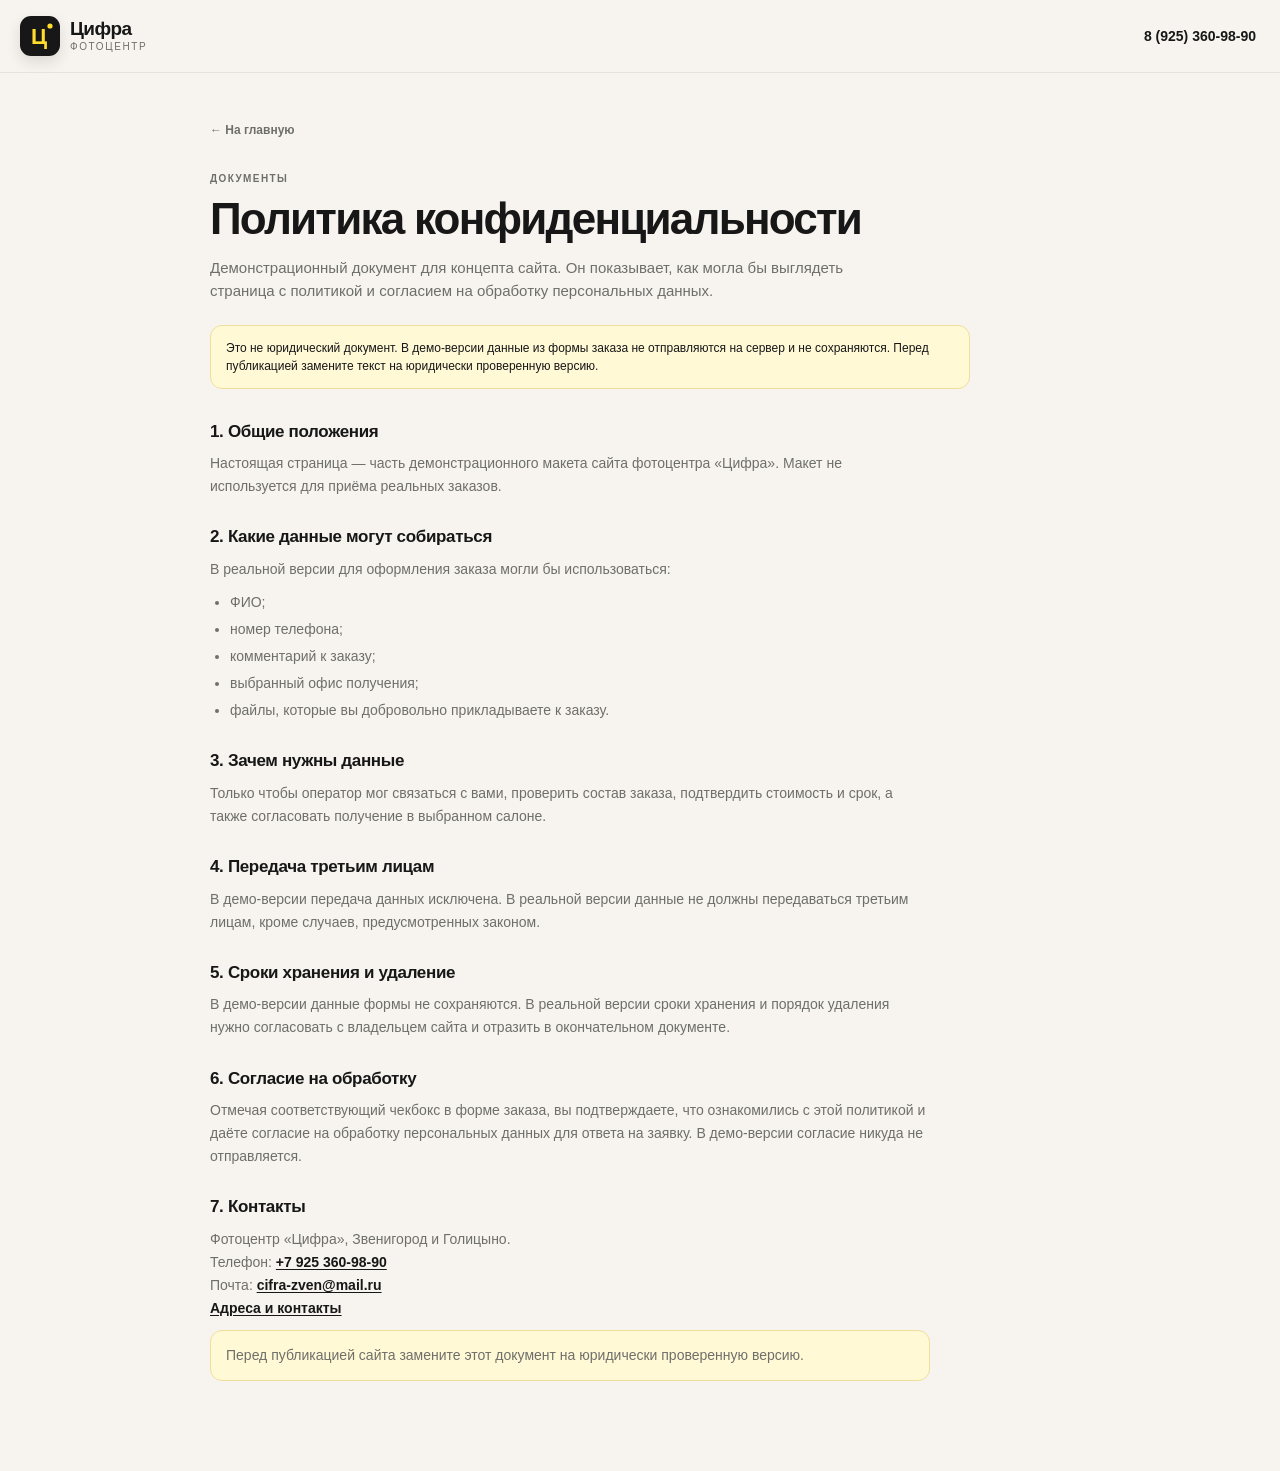
==== politika.html @ 48754931 "Add Cifra site-v3 concept with original SVG illustrations" ====
<!doctype html>
<html lang="ru">
<head>
  <meta charset="utf-8">
  <meta name="viewport" content="width=device-width, initial-scale=1, viewport-fit=cover">
  <meta name="theme-color" content="#F7F4EF">
  <title>Политика конфиденциальности — фотоцентр «Цифра»</title>
  <meta name="description" content="Демонстрационная политика конфиденциальности и согласие на обработку персональных данных фотоцентра «Цифра».">
  <link rel="icon" href="assets/img/favicon.svg" type="image/svg+xml">
  <link rel="stylesheet" href="assets/css/styles.css">
</head>
<body>
  <header class="site-header">
    <div class="container header-inner">
      <a class="brand" href="index.html" aria-label="Цифра — на главную">
        <span class="brand-mark" aria-hidden="true">
          <svg viewBox="0 0 40 40">
            <rect width="40" height="40" rx="11" fill="#171717"/>
            <text x="19" y="27.5" text-anchor="middle" font-family="Segoe UI, Arial, sans-serif" font-size="22" font-weight="700" fill="#FFDD2D">Ц</text>
            <circle cx="30" cy="10" r="2.6" fill="#FFDD2D"/>
          </svg>
        </span>
        <span class="brand-text">
          <strong>Цифра</strong>
          <span>фотоцентр</span>
        </span>
      </a>
      <div class="header-actions">
        <a class="header-phone" href="tel:+79253609890">8 (925) 360-98-90</a>
      </div>
    </div>
  </header>

  <main class="legal-page container">
    <a class="legal-back" href="index.html">← На главную</a>
    <p class="kicker">Документы</p>
    <h1>Политика конфиденциальности</h1>
    <p class="legal-lead">Демонстрационный документ для концепта сайта. Он показывает, как могла бы выглядеть страница с политикой и согласием на обработку персональных данных.</p>

    <p class="legal-note">Это не юридический документ. В демо-версии данные из формы заказа не отправляются на сервер и не сохраняются. Перед публикацией замените текст на юридически проверенную версию.</p>

    <div class="legal-prose">
      <h2>1. Общие положения</h2>
      <p>Настоящая страница — часть демонстрационного макета сайта фотоцентра «Цифра». Макет не используется для приёма реальных заказов.</p>

      <h2>2. Какие данные могут собираться</h2>
      <p>В реальной версии для оформления заказа могли бы использоваться:</p>
      <ul>
        <li>ФИО;</li>
        <li>номер телефона;</li>
        <li>комментарий к заказу;</li>
        <li>выбранный офис получения;</li>
        <li>файлы, которые вы добровольно прикладываете к заказу.</li>
      </ul>

      <h2>3. Зачем нужны данные</h2>
      <p>Только чтобы оператор мог связаться с вами, проверить состав заказа, подтвердить стоимость и срок, а также согласовать получение в выбранном салоне.</p>

      <h2>4. Передача третьим лицам</h2>
      <p>В демо-версии передача данных исключена. В реальной версии данные не должны передаваться третьим лицам, кроме случаев, предусмотренных законом.</p>

      <h2>5. Сроки хранения и удаление</h2>
      <p>В демо-версии данные формы не сохраняются. В реальной версии сроки хранения и порядок удаления нужно согласовать с владельцем сайта и отразить в окончательном документе.</p>

      <h2>6. Согласие на обработку</h2>
      <p>Отмечая соответствующий чекбокс в форме заказа, вы подтверждаете, что ознакомились с этой политикой и даёте согласие на обработку персональных данных для ответа на заявку. В демо-версии согласие никуда не отправляется.</p>

      <h2>7. Контакты</h2>
      <p>Фотоцентр «Цифра», Звенигород и Голицыно.<br>
        Телефон: <a href="tel:+79253609890">+7 925 360-98-90</a><br>
        Почта: <a href="mailto:cifra-zven@mail.ru">cifra-zven@mail.ru</a><br>
        <a href="index.html#contacts">Адреса и контакты</a>
      </p>

      <p class="legal-note">Перед публикацией сайта замените этот документ на юридически проверенную версию.</p>
    </div>
  </main>
</body>
</html>
---- assets/css/styles.css ----
:root {
  --bg: #f7f4ef;
  --surface: #ffffff;
  --text: #171717;
  --muted: #6f6f6a;
  --line: #e8e4dc;
  --line-strong: #d6cec1;
  --accent: #ffdd2d;
  --accent-deep: #f2c800;
  --accent-soft: #fff9d6;
  --radius-card: 18px;
  --radius-button: 12px;
  --container: 1560px;
}

*,
*::before,
*::after {
  box-sizing: border-box;
}

html {
  scroll-behavior: smooth;
}

body {
  margin: 0;
  overflow-x: hidden;
  background: var(--bg);
  color: var(--text);
  font-family: "Segoe UI", -apple-system, BlinkMacSystemFont, "Helvetica Neue", Arial, sans-serif;
  font-size: 16px;
  line-height: 1.5;
  -webkit-font-smoothing: antialiased;
  text-rendering: optimizeLegibility;
}

body.is-locked {
  overflow: hidden;
  padding-right: var(--scrollbar-width, 0px);
}

[hidden] {
  display: none !important;
}

img {
  display: block;
  max-width: 100%;
}

button,
input {
  font: inherit;
}

button {
  cursor: pointer;
}

a {
  color: inherit;
  text-decoration: none;
}

svg {
  display: block;
}

::selection {
  background: var(--accent);
  color: var(--text);
}

:focus-visible {
  outline: 2px solid var(--text);
  outline-offset: 3px;
}

.container {
  width: min(100% - 40px, var(--container));
  margin-inline: auto;
}

/* Header */

.site-header {
  position: sticky;
  top: 0;
  z-index: 40;
  border-bottom: 1px solid var(--line);
  background: rgba(247, 244, 239, 0.9);
  -webkit-backdrop-filter: blur(14px);
  backdrop-filter: blur(14px);
}

@supports not ((backdrop-filter: blur(1px)) or (-webkit-backdrop-filter: blur(1px))) {
  .site-header {
    background: var(--bg);
  }
}

.header-inner {
  display: flex;
  align-items: center;
  justify-content: space-between;
  gap: 16px;
  min-height: 72px;
}

.brand {
  display: inline-flex;
  align-items: center;
  gap: 10px;
  min-width: 0;
  border-radius: 12px;
}

.brand-mark {
  flex: 0 0 auto;
  width: 40px;
  height: 40px;
  border-radius: 11px;
  box-shadow: 0 6px 14px rgba(23, 23, 23, 0.12);
}

.brand-mark svg {
  width: 100%;
  height: 100%;
}

.brand-text {
  display: flex;
  flex-direction: column;
  line-height: 1.05;
  min-width: 0;
}

.brand-text strong {
  font-size: 19px;
  letter-spacing: -0.03em;
}

.brand-text span {
  margin-top: 3px;
  color: var(--muted);
  font-size: 10px;
  letter-spacing: 0.16em;
  text-transform: uppercase;
}

.header-actions {
  display: flex;
  align-items: center;
  gap: 10px;
  min-width: 0;
}

.header-phone {
  padding: 8px 4px;
  border-radius: 8px;
  font-size: 14px;
  font-weight: 600;
  white-space: nowrap;
}

.header-phone:hover {
  text-decoration: underline;
  text-underline-offset: 4px;
}

.header-addresses {
  display: inline-flex;
  align-items: center;
  gap: 6px;
  padding: 8px 4px;
  border-radius: 8px;
  color: var(--muted);
  font-size: 12px;
  font-weight: 600;
  white-space: nowrap;
  transition: color 0.2s ease, background 0.2s ease;
}

.header-addresses:hover {
  color: var(--text);
}

.header-addresses svg {
  flex: 0 0 auto;
  width: 16px;
  height: 16px;
}

.cart-button {
  display: inline-flex;
  align-items: center;
  gap: 9px;
  min-height: 44px;
  padding: 9px 10px 9px 12px;
  border: 1px solid var(--text);
  border-radius: var(--radius-button);
  background: var(--text);
  color: #fff;
  font-size: 14px;
  font-weight: 600;
  transition: transform 0.2s ease, background 0.2s ease;
}

.cart-button:hover {
  background: #000;
  transform: translateY(-1px);
}

.cart-button-icon {
  width: 19px;
  height: 19px;
}

.cart-button-icon svg {
  width: 100%;
  height: 100%;
}

.cart-button-count {
  display: inline-grid;
  place-items: center;
  min-width: 23px;
  height: 23px;
  padding: 0 6px;
  border-radius: 999px;
  background: var(--accent);
  color: var(--text);
  font-size: 12px;
  font-weight: 700;
  font-variant-numeric: tabular-nums;
}

/* Hero */

.hero {
  padding: clamp(44px, 7vw, 86px) 0 clamp(28px, 4vw, 44px);
}

.eyebrow {
  display: inline-flex;
  align-items: center;
  gap: 8px;
  margin: 0 0 18px;
  color: var(--muted);
  font-size: 11px;
  font-weight: 700;
  letter-spacing: 0.14em;
  text-transform: uppercase;
}

.eyebrow-dot {
  width: 8px;
  height: 8px;
  border-radius: 2px;
  background: var(--accent-deep);
}

.hero h1 {
  max-width: 1000px;
  margin: 0;
  font-size: clamp(38px, 6.4vw, 76px);
  font-weight: 700;
  line-height: 0.98;
  letter-spacing: -0.055em;
}

.hero-brand {
  white-space: nowrap;
  box-shadow: inset 0 -0.14em 0 var(--accent);
}

.hero-sub {
  max-width: 620px;
  margin: 20px 0 0;
  color: var(--muted);
  font-size: clamp(16px, 2vw, 19px);
  line-height: 1.45;
}

/* Catalog */

.section-head {
  display: flex;
  align-items: baseline;
  justify-content: space-between;
  gap: 16px;
  margin: 0 0 18px;
  padding-top: 12px;
  border-top: 1px solid var(--line);
}

.section-head h2 {
  margin: 0;
  font-size: 13px;
  font-weight: 700;
  letter-spacing: 0.12em;
  text-transform: uppercase;
}

.section-meta {
  color: var(--muted);
  font-size: 12px;
}

.catalog-grid {
  display: grid;
  grid-template-columns: repeat(2, minmax(0, 1fr));
  gap: 14px 10px;
  padding-bottom: clamp(48px, 8vw, 96px);
}

/* Contacts */

.contacts {
  padding-bottom: clamp(48px, 8vw, 96px);
  scroll-margin-top: 90px;
}

.contacts .section-head {
  align-items: flex-end;
}

.contacts-eyebrow {
  margin: 0 0 5px;
  color: var(--muted);
  font-size: 10px;
  font-weight: 700;
  letter-spacing: 0.14em;
  text-transform: uppercase;
}

.contacts h2 {
  font-size: clamp(22px, 2.4vw, 28px);
  letter-spacing: -0.03em;
  text-transform: none;
}

.contacts-lead {
  max-width: 640px;
  margin: 0 0 22px;
  color: var(--muted);
  font-size: 14px;
  line-height: 1.5;
}

.contacts-grid {
  display: grid;
  grid-template-columns: 1fr;
  gap: 12px;
}

.branch-card {
  display: flex;
  flex-direction: column;
  min-width: 0;
  min-height: 154px;
  padding: 16px;
  border: 1px solid var(--line);
  border-radius: 16px;
  background: var(--surface);
  transition: border-color 0.2s ease, transform 0.2s ease;
}

.branch-card:hover {
  border-color: var(--line-strong);
}

.branch-city {
  margin: 0 0 7px;
  color: var(--muted);
  font-size: 9px;
  font-weight: 700;
  letter-spacing: 0.12em;
  text-transform: uppercase;
}

.branch-card h3 {
  margin: 0 0 10px;
  font-size: 15px;
  line-height: 1.3;
  letter-spacing: -0.02em;
}

.branch-card h3 a {
  color: var(--text);
  text-decoration: underline;
  text-decoration-color: var(--line-strong);
  text-underline-offset: 3px;
}

.branch-card h3 a:hover {
  text-decoration-color: var(--text);
}

.branch-note {
  color: var(--muted);
  font-weight: 400;
}

.branch-hours {
  margin: 0 0 14px;
  color: var(--muted);
  font-size: 11px;
  line-height: 1.45;
}

.branch-phone {
  margin-top: auto;
  color: var(--text);
  font-size: 12px;
  font-weight: 700;
  white-space: nowrap;
}

.branch-phone:hover {
  text-decoration: underline;
  text-underline-offset: 3px;
}

.branch-map {
  position: relative;
  display: block;
  min-height: 154px;
  overflow: hidden;
  border-radius: 16px;
  background: #ede8df;
}

.branch-map img {
  position: absolute;
  inset: 0;
  width: 100%;
  height: 100%;
  object-fit: cover;
  transition: transform 0.35s ease;
}

.branch-map:hover img {
  transform: scale(1.025);
}

.branch-map-panel {
  position: absolute;
  left: 14px;
  bottom: 14px;
  display: flex;
  align-items: center;
  gap: 14px;
  padding: 10px 12px 10px 14px;
  border-radius: 14px;
  background: rgba(255, 255, 255, 0.94);
  box-shadow: 0 8px 24px rgba(16, 16, 16, 0.14);
}

.branch-map-label {
  display: block;
  color: var(--muted);
  font-size: 9px;
  font-weight: 700;
  letter-spacing: 0.12em;
  text-transform: uppercase;
}

.branch-map-title {
  display: block;
  margin-top: 2px;
  font-size: 16px;
  font-weight: 800;
  line-height: 1.1;
  letter-spacing: -0.02em;
}

.branch-map-arrow {
  display: grid;
  place-items: center;
  flex: 0 0 auto;
  width: 32px;
  height: 32px;
  border-radius: 50%;
  background: var(--text);
  color: #fff;
}

.branch-map-arrow svg {
  width: 16px;
  height: 16px;
}

.branch-map-credit {
  position: absolute;
  top: 8px;
  right: 8px;
  padding: 3px 6px;
  border-radius: 5px;
  background: rgba(255, 255, 255, 0.85);
  color: var(--muted);
  font-size: 9px;
}

/* Legal page */

.legal-page {
  max-width: 860px;
  padding-top: 44px;
  padding-bottom: 80px;
}

.legal-back {
  display: inline-flex;
  align-items: center;
  margin-bottom: 22px;
  color: var(--muted);
  font-size: 12px;
  font-weight: 600;
}

.legal-back:hover {
  color: var(--text);
}

.legal-page h1 {
  margin: 10px 0 14px;
  font-size: clamp(30px, 4vw, 44px);
  line-height: 1.05;
  letter-spacing: -0.04em;
}

.legal-lead {
  max-width: 700px;
  margin: 0;
  color: var(--muted);
  font-size: 15px;
  line-height: 1.55;
}

.legal-note {
  max-width: 760px;
  margin: 22px 0;
  padding: 13px 15px;
  border: 1px solid #f0de9a;
  border-radius: 12px;
  background: var(--accent-soft);
  color: var(--text);
  font-size: 12px;
  line-height: 1.5;
}

.legal-prose {
  max-width: 720px;
  margin-top: 30px;
}

.legal-prose h2 {
  margin: 26px 0 8px;
  font-size: 17px;
  letter-spacing: -0.02em;
}

.legal-prose p,
.legal-prose li {
  color: var(--muted);
  font-size: 14px;
  line-height: 1.65;
}

.legal-prose p {
  margin: 0 0 10px;
}

.legal-prose ul {
  margin: 0 0 12px;
  padding-left: 20px;
}

.legal-prose li {
  margin-bottom: 4px;
}

.legal-prose a {
  color: var(--text);
  font-weight: 600;
  text-decoration: underline;
  text-underline-offset: 2px;
}

.card {
  min-width: 0;
}

.card-button {
  display: flex;
  flex-direction: column;
  width: 100%;
  height: 100%;
  padding: 7px;
  border: 1px solid var(--line);
  border-radius: var(--radius-card);
  background: var(--surface);
  color: inherit;
  text-align: left;
  box-shadow: 0 1px 0 rgba(23, 23, 23, 0.02);
  transition: transform 0.25s ease, box-shadow 0.25s ease, border-color 0.25s ease;
  animation: card-in 0.45s ease backwards;
  animation-delay: calc(var(--card-index) * 28ms);
}

.card-button:hover {
  transform: translateY(-3px);
  border-color: var(--line-strong);
  box-shadow: 0 18px 34px rgba(23, 23, 23, 0.08);
}

.card-button:active {
  transform: translateY(-1px);
}

@keyframes card-in {
  from {
    opacity: 0;
  }
  to {
    opacity: 1;
  }
}

.card-media {
  position: relative;
  display: block;
  aspect-ratio: 4 / 5;
  overflow: hidden;
  border-radius: 13px;
  background: #ede8df;
}

.card-media img {
  width: 100%;
  height: 100%;
  object-fit: cover;
  transition: transform 0.5s cubic-bezier(0.2, 0.7, 0.2, 1);
}

.card-button:hover .card-media img {
  transform: scale(1.035);
}

.badge {
  position: absolute;
  top: 8px;
  left: 8px;
  display: inline-flex;
  align-items: center;
  gap: 6px;
  padding: 5px 8px;
  border: 1px solid rgba(23, 23, 23, 0.08);
  border-radius: 999px;
  background: rgba(255, 255, 255, 0.94);
  box-shadow: 0 2px 8px rgba(23, 23, 23, 0.06);
  font-size: 10px;
  font-weight: 700;
  line-height: 1;
  letter-spacing: 0.02em;
  white-space: nowrap;
}

.badge-dot {
  width: 6px;
  height: 6px;
  border-radius: 50%;
  background: var(--muted);
}

.badge--online {
  background: var(--accent);
}

.badge--online .badge-dot {
  background: var(--accent-deep);
}

.badge--request .badge-dot {
  background: var(--text);
}

.badge--salon .badge-dot {
  background: #a6a19a;
}

.card-body {
  display: flex;
  flex: 1;
  flex-direction: column;
  min-width: 0;
  padding: 11px 5px 5px;
}

.card-type {
  overflow: hidden;
  color: var(--muted);
  font-size: 10px;
  font-weight: 700;
  letter-spacing: 0.09em;
  text-transform: uppercase;
  white-space: nowrap;
  text-overflow: ellipsis;
}

.card-title {
  display: -webkit-box;
  overflow: hidden;
  min-height: 2.5em;
  margin-top: 5px;
  font-size: 16px;
  font-weight: 600;
  line-height: 1.25;
  letter-spacing: -0.015em;
  -webkit-box-orient: vertical;
  -webkit-line-clamp: 2;
}

.card-foot {
  display: flex;
  align-items: center;
  justify-content: space-between;
  gap: 8px;
  margin-top: auto;
  padding-top: 10px;
}

.card-price {
  font-size: clamp(17px, 1.5vw, 21px);
  font-weight: 700;
  letter-spacing: -0.03em;
  font-variant-numeric: tabular-nums;
  white-space: nowrap;
}

.card-arrow {
  display: grid;
  place-items: center;
  flex: 0 0 auto;
  width: 26px;
  height: 26px;
  border-radius: 50%;
  background: #f4f0e8;
  transition: background 0.2s ease, transform 0.2s ease;
}

.card-arrow svg {
  width: 14px;
  height: 14px;
}

.card-button:hover .card-arrow {
  background: var(--accent);
  transform: translateX(2px);
}

.card--active .card-arrow {
  background: var(--accent);
}

/* Shared controls */

.btn {
  display: inline-flex;
  align-items: center;
  justify-content: center;
  gap: 7px;
  min-height: 42px;
  padding: 10px 18px;
  border: 1px solid transparent;
  border-radius: var(--radius-button);
  font-size: 13px;
  font-weight: 700;
  line-height: 1.2;
  white-space: nowrap;
  transition: transform 0.2s ease, background 0.2s ease, border-color 0.2s ease,
    box-shadow 0.2s ease;
}

.btn:active {
  transform: translateY(1px);
}

.btn-accent {
  border-color: var(--accent);
  background: var(--accent);
  color: var(--text);
}

.btn-accent:hover:not(:disabled) {
  border-color: var(--accent-deep);
  background: var(--accent-deep);
}

.btn-accent:disabled {
  border-color: #ede8df;
  background: #ede8df;
  color: #9a958d;
  cursor: not-allowed;
  transform: none;
}

.btn-dark {
  border-color: var(--text);
  background: var(--text);
  color: #fff;
}

.btn-dark:hover {
  background: #000;
}

.btn-ghost {
  border-color: var(--line);
  background: var(--surface);
  color: var(--text);
}

.btn-ghost:hover {
  border-color: var(--line-strong);
  background: #f7f3eb;
}

.btn-sm {
  min-height: 32px;
  padding: 7px 10px;
  border-radius: 9px;
  font-size: 11px;
  gap: 5px;
}

.btn-sm svg {
  width: 14px;
  height: 14px;
}

.btn-block {
  width: 100%;
}

.icon-btn {
  display: inline-grid;
  place-items: center;
  flex: 0 0 auto;
  width: 38px;
  height: 38px;
  padding: 0;
  border: 1px solid var(--line);
  border-radius: 50%;
  background: var(--surface);
  color: var(--text);
  transition: background 0.2s ease, border-color 0.2s ease, transform 0.2s ease;
}

.icon-btn:hover {
  border-color: var(--line-strong);
  background: #f4f0e8;
}

.icon-btn svg {
  width: 18px;
  height: 18px;
}

.icon-btn--large {
  width: 42px;
  height: 42px;
}

.icon-btn--danger {
  width: 32px;
  height: 32px;
  border-color: transparent;
  background: transparent;
  color: #b3261e;
}

.icon-btn--danger:hover {
  border-color: #f3d3cf;
  background: #fbeae8;
}

.icon-btn--danger svg {
  width: 17px;
  height: 17px;
}

/* Overlays */

.overlay {
  position: fixed;
  inset: 0;
  z-index: 100;
  visibility: hidden;
  pointer-events: none;
  transition: visibility 0s linear 0.3s;
}

.overlay.is-open {
  visibility: visible;
  pointer-events: auto;
  transition-delay: 0s;
}

/* Print modal */

.modal {
  display: flex;
  align-items: center;
  justify-content: center;
  padding: 24px;
  z-index: 100;
}

.modal-backdrop {
  position: absolute;
  inset: 0;
  background: rgba(23, 23, 23, 0.42);
  -webkit-backdrop-filter: blur(2px);
  backdrop-filter: blur(2px);
  opacity: 0;
  transition: opacity 0.25s ease;
}

.modal.is-open .modal-backdrop {
  opacity: 1;
}

.modal-dialog {
  position: relative;
  z-index: 1;
  display: flex;
  flex-direction: column;
  width: min(1080px, 100%);
  max-height: calc(100vh - 48px);
  max-height: calc(100dvh - 48px);
  overflow: hidden;
  border-radius: 24px;
  background: var(--surface);
  box-shadow: 0 40px 100px rgba(0, 0, 0, 0.24);
  opacity: 0;
  transform: translateY(10px) scale(0.99);
  transition: opacity 0.25s ease, transform 0.25s ease;
}

.modal.is-open .modal-dialog {
  opacity: 1;
  transform: none;
}

.modal-head {
  display: flex;
  align-items: flex-start;
  justify-content: space-between;
  flex: 0 0 auto;
  gap: 20px;
  padding: 22px 28px 18px;
  border-bottom: 1px solid var(--line);
}

.kicker {
  display: block;
  margin-bottom: 6px;
  color: var(--muted);
  font-size: 10px;
  font-weight: 700;
  letter-spacing: 0.14em;
  text-transform: uppercase;
}

.modal-heading h2 {
  margin: 0;
  font-size: clamp(24px, 3vw, 32px);
  line-height: 1.1;
  letter-spacing: -0.04em;
}

.modal-price {
  display: inline-block;
  margin-top: 7px;
  color: var(--muted);
  font-size: 14px;
  font-weight: 600;
}

.modal-body {
  display: grid;
  flex: 1 1 auto;
  grid-template-columns: minmax(0, 360px) minmax(0, 1fr);
  gap: 34px;
  min-height: 0;
  padding: 22px 28px 26px;
  overflow-y: auto;
}

.config-column {
  display: flex;
  flex-direction: column;
  gap: 24px;
  min-width: 0;
}

.config-section {
  min-width: 0;
}

.section-line {
  display: flex;
  align-items: baseline;
  justify-content: space-between;
  gap: 12px;
  margin-bottom: 10px;
}

.section-line h3 {
  margin: 0;
  font-size: 13px;
  font-weight: 700;
  letter-spacing: 0.02em;
}

.field-note {
  color: var(--muted);
  font-size: 11px;
  line-height: 1.35;
  text-align: right;
}

.size-grid {
  display: grid;
  grid-template-columns: repeat(2, minmax(0, 1fr));
  gap: 8px;
}

.size-option {
  display: flex;
  flex-direction: column;
  align-items: flex-start;
  gap: 2px;
  min-width: 0;
  padding: 10px 11px;
  border: 1px solid var(--line);
  border-radius: 12px;
  background: #fcfbf8;
  color: var(--text);
  text-align: left;
  transition: border-color 0.2s ease, background 0.2s ease, transform 0.2s ease;
}

.size-option:hover {
  border-color: var(--line-strong);
  background: #fff;
}

.size-option.is-active {
  border-color: var(--text);
  background: var(--accent);
  box-shadow: inset 0 0 0 1px var(--text);
}

.size-top {
  display: flex;
  align-items: baseline;
  justify-content: space-between;
  gap: 6px;
  width: 100%;
}

.size-name {
  font-size: 15px;
  font-weight: 700;
  letter-spacing: -0.02em;
  white-space: nowrap;
}

.size-format {
  color: var(--muted);
  font-size: 10px;
  font-weight: 600;
  letter-spacing: 0;
}

.size-option.is-active .size-format {
  color: rgba(23, 23, 23, 0.62);
}

.size-price {
  font-size: 12px;
  font-weight: 700;
  font-variant-numeric: tabular-nums;
  white-space: nowrap;
}

.size-premium {
  overflow: hidden;
  max-width: 100%;
  color: var(--muted);
  font-size: 10px;
  line-height: 1.35;
  white-space: nowrap;
  text-overflow: ellipsis;
}

.size-option.is-active .size-premium {
  color: rgba(23, 23, 23, 0.62);
}

.option-note {
  min-height: 2.8em;
  margin: 7px 0 0;
  color: var(--muted);
  font-size: 11px;
  line-height: 1.4;
}

.segmented {
  display: flex;
  gap: 4px;
  padding: 4px;
  border-radius: 12px;
  background: #f3efe7;
}

.segmented-btn {
  display: flex;
  flex: 1;
  align-items: center;
  justify-content: center;
  gap: 8px;
  min-width: 0;
  padding: 9px 8px;
  border: 0;
  border-radius: 9px;
  background: transparent;
  color: var(--muted);
  font-size: 13px;
  font-weight: 600;
  white-space: nowrap;
  transition: background 0.2s ease, color 0.2s ease, box-shadow 0.2s ease;
}

.segmented-btn:hover:not(:disabled) {
  color: var(--text);
}

.segmented-btn.is-active {
  background: var(--surface);
  color: var(--text);
  box-shadow: 0 2px 6px rgba(23, 23, 23, 0.08);
}

.segmented-btn:disabled {
  opacity: 0.42;
  cursor: not-allowed;
}

.segmented-price {
  color: var(--muted);
  font-size: 11px;
  font-weight: 700;
  font-variant-numeric: tabular-nums;
}

.segmented-btn.is-active .segmented-price {
  color: var(--text);
}

.upload-column {
  display: flex;
  flex-direction: column;
  gap: 18px;
  min-width: 0;
}

.count-pill {
  display: inline-flex;
  align-items: center;
  padding: 4px 8px;
  border-radius: 999px;
  background: #f3efe7;
  color: var(--muted);
  font-size: 11px;
  font-weight: 700;
  font-variant-numeric: tabular-nums;
}

.dropzone {
  display: flex;
  flex-direction: column;
  align-items: center;
  justify-content: center;
  gap: 6px;
  width: 100%;
  min-height: 156px;
  padding: 20px;
  border: 1.5px dashed var(--line-strong);
  border-radius: 16px;
  background: #fcfbf8;
  color: var(--text);
  text-align: center;
  transition: border-color 0.2s ease, background 0.2s ease, transform 0.2s ease;
}

.dropzone:hover,
.dropzone.is-dragover {
  border-color: var(--accent-deep);
  background: var(--accent-soft);
}

.dropzone.is-dragover {
  transform: scale(1.005);
}

.dropzone.is-busy {
  opacity: 0.65;
  pointer-events: none;
}

.dropzone.is-full {
  opacity: 0.55;
}

.dropzone-icon {
  display: grid;
  place-items: center;
  width: 44px;
  height: 44px;
  margin-bottom: 4px;
  border-radius: 50%;
  background: var(--accent);
  color: var(--text);
}

.dropzone-icon svg {
  width: 21px;
  height: 21px;
}

.dropzone-title {
  font-size: 14px;
  font-weight: 700;
  line-height: 1.3;
}

.dropzone-note {
  max-width: 340px;
  color: var(--muted);
  font-size: 11px;
  line-height: 1.4;
}

.photos-section {
  min-width: 0;
}

.photo-empty {
  display: flex;
  align-items: center;
  gap: 12px;
  padding: 14px;
  border: 1px solid var(--line);
  border-radius: 14px;
  background: #fcfbf8;
  color: var(--muted);
}

.photo-empty-icon {
  display: grid;
  place-items: center;
  flex: 0 0 auto;
  width: 34px;
  height: 34px;
  border-radius: 10px;
  background: #f3efe7;
  color: var(--muted);
}

.photo-empty-icon svg {
  width: 18px;
  height: 18px;
}

.photo-empty p {
  margin: 0;
  font-size: 12px;
  line-height: 1.45;
}

.photo-list {
  display: flex;
  flex-direction: column;
  gap: 8px;
}

.photo-item {
  display: flex;
  gap: 11px;
  min-width: 0;
  padding: 9px;
  border: 1px solid var(--line);
  border-radius: 14px;
  background: #fcfbf8;
}

.photo-thumb {
  flex: 0 0 auto;
  width: 58px;
  height: 72px;
  overflow: hidden;
  border-radius: 9px;
  background: #ede8df;
}

.photo-thumb img {
  width: 100%;
  height: 100%;
  object-fit: cover;
}

.photo-main {
  display: flex;
  flex: 1;
  flex-direction: column;
  gap: 5px;
  min-width: 0;
}

.photo-line {
  display: flex;
  align-items: baseline;
  justify-content: space-between;
  gap: 8px;
  min-width: 0;
}

.photo-name {
  overflow: hidden;
  min-width: 0;
  font-size: 12px;
  font-weight: 700;
  white-space: nowrap;
  text-overflow: ellipsis;
}

.photo-dims {
  flex: 0 0 auto;
  color: var(--muted);
  font-size: 10px;
  font-variant-numeric: tabular-nums;
  white-space: nowrap;
}

.photo-warning {
  display: flex;
  align-items: center;
  gap: 5px;
  color: #8a5a00;
  font-size: 10px;
  line-height: 1.35;
}

.photo-warning svg {
  flex: 0 0 auto;
  width: 13px;
  height: 13px;
}

.photo-tools {
  display: flex;
  align-items: center;
  gap: 6px;
  flex-wrap: wrap;
  margin-top: auto;
}

.qty {
  display: inline-flex;
  align-items: center;
  flex: 0 0 auto;
  overflow: hidden;
  border: 1px solid var(--line);
  border-radius: 9px;
  background: var(--surface);
}

.qty-btn {
  display: grid;
  place-items: center;
  width: 28px;
  height: 28px;
  border: 0;
  background: transparent;
  color: var(--text);
  font-size: 16px;
  line-height: 1;
  transition: background 0.2s ease;
}

.qty-btn:hover:not(:disabled) {
  background: #f3efe7;
}

.qty-btn:disabled {
  opacity: 0.3;
  cursor: not-allowed;
}

.qty-value {
  min-width: 26px;
  font-size: 12px;
  font-weight: 700;
  font-variant-numeric: tabular-nums;
  text-align: center;
}

.qty--sm .qty-btn {
  width: 26px;
  height: 26px;
}

.crop-btn.is-custom {
  border-color: #e3c94e;
  background: var(--accent-soft);
}

/* Document print */

.doc-guidance {
  padding: 12px 14px;
  border: 1px solid var(--line);
  border-radius: 12px;
  background: #fcfbf8;
}

.doc-guidance p {
  margin: 0;
  color: var(--muted);
  font-size: 12px;
  line-height: 1.45;
}

.doc-guidance p + p {
  margin-top: 6px;
}

.doc-list {
  display: flex;
  flex-direction: column;
  gap: 8px;
}

.doc-type {
  display: grid;
  place-items: center;
  flex: 0 0 auto;
  width: 58px;
  height: 72px;
  border: 1px solid #e3c94e;
  border-radius: 9px;
  background: var(--accent-soft);
  color: var(--text);
  font-size: 11px;
  font-weight: 800;
  letter-spacing: 0.04em;
}

.doc-item .photo-line {
  align-items: center;
}

.doc-item .photo-tools {
  align-items: flex-end;
  gap: 4px;
}

.doc-remove {
  width: 32px;
  height: 32px;
  margin-left: 2px;
}

.doc-remove svg {
  width: 16px;
  height: 16px;
}

.doc-field {
  display: flex;
  flex-direction: column;
  gap: 4px;
  min-width: 0;
}

.doc-field-label {
  color: var(--muted);
  font-size: 9px;
  letter-spacing: 0.04em;
  line-height: 1;
  text-transform: uppercase;
  white-space: nowrap;
}

.doc-stepper {
  display: inline-flex;
  align-items: center;
  overflow: hidden;
  height: 30px;
  border: 1px solid var(--line);
  border-radius: 9px;
  background: var(--surface);
}

.doc-stepper button {
  width: 25px;
  height: 28px;
  padding: 0;
  border: 0;
  background: transparent;
  color: var(--text);
  font-size: 16px;
  line-height: 1;
}

.doc-stepper button:hover:not(:disabled) {
  background: #f3efe7;
}

.doc-stepper button:disabled {
  opacity: 0.3;
  cursor: not-allowed;
}

.doc-stepper input {
  width: 60px;
  height: 28px;
  padding: 0 2px;
  border: 0;
  background: transparent;
  color: var(--text);
  font: inherit;
  font-size: 11px;
  font-weight: 700;
  text-align: center;
  appearance: textfield;
  -moz-appearance: textfield;
}

.doc-stepper input::-webkit-outer-spin-button,
.doc-stepper input::-webkit-inner-spin-button {
  margin: 0;
  -webkit-appearance: none;
}

.doc-stepper input:focus {
  outline: 2px solid var(--text);
  outline-offset: -2px;
}

.doc-stepper-value {
  min-width: 26px;
  color: var(--text);
  font-size: 11px;
  font-weight: 700;
  font-variant-numeric: tabular-nums;
  text-align: center;
}

.doc-stepper--static {
  padding: 0 10px;
}

.doc-stepper--static .doc-stepper-value {
  min-width: auto;
  color: var(--muted);
}

.doc-line-total {
  color: var(--text);
  font-variant-numeric: tabular-nums;
}

/* Document photo info */

.modal-dialog--info {
  max-width: 760px;
}

.modal-body--info {
  grid-template-columns: 240px minmax(0, 1fr);
  gap: 24px;
  align-items: start;
}

.info-media {
  overflow: hidden;
  border-radius: 16px;
  background: #ede8df;
}

.info-media img {
  width: 100%;
  aspect-ratio: 4 / 5;
  object-fit: cover;
}

.info-copy p {
  margin: 0 0 12px;
  color: var(--muted);
  font-size: 13px;
  line-height: 1.55;
}

.info-copy p:first-child {
  color: var(--text);
  font-size: 14px;
}

.info-copy h3 {
  margin: 18px 0 8px;
  font-size: 13px;
}

.info-copy ul {
  margin: 0 0 16px;
  padding-left: 18px;
}

.info-copy li {
  margin-bottom: 6px;
  color: var(--muted);
  font-size: 13px;
  line-height: 1.45;
}

.info-note {
  padding: 12px 14px;
  border: 1px solid #f0de9a;
  border-radius: 12px;
  background: var(--accent-soft);
  color: var(--text) !important;
  font-size: 12px !important;
  line-height: 1.45 !important;
}

.modal-foot--info {
  justify-content: flex-end;
}

.modal-foot {
  display: flex;
  align-items: center;
  justify-content: space-between;
  flex: 0 0 auto;
  gap: 20px;
  padding: 16px 28px;
  border-top: 1px solid var(--line);
  background: var(--surface);
}

/* Order form */

.order-overlay {
  z-index: 160;
}

.order-dialog {
  max-width: 560px;
}

.order-form {
  display: flex;
  flex: 1 1 auto;
  flex-direction: column;
  min-height: 0;
}

.order-body {
  display: flex;
  flex-direction: column;
  gap: 14px;
  overflow-y: auto;
}

.order-lead {
  margin: 0;
  color: var(--muted);
  font-size: 13px;
  line-height: 1.5;
}

.field {
  display: flex;
  flex-direction: column;
  gap: 6px;
}

.field label {
  font-size: 12px;
  font-weight: 700;
}

.req {
  color: #b3261e;
}

.field-input {
  width: 100%;
  padding: 11px 12px;
  border: 1px solid var(--line);
  border-radius: 12px;
  background: var(--surface);
  color: var(--text);
  font: inherit;
  font-size: 14px;
  line-height: 1.35;
  transition: border-color 0.2s ease, box-shadow 0.2s ease;
}

.field-input::placeholder {
  color: #a9a49b;
}

.field-input:focus {
  border-color: var(--text);
  outline: none;
  box-shadow: 0 0 0 3px rgba(23, 23, 23, 0.08);
}

.field-input[aria-invalid="true"] {
  border-color: #b3261e;
}

.field-textarea {
  min-height: 92px;
  resize: vertical;
}

.field-error {
  margin: 0;
  color: #b3261e;
  font-size: 11px;
  line-height: 1.4;
}

.field-select {
  padding-right: 36px;
  cursor: pointer;
}

.order-addresses {
  margin-top: -3px;
  overflow: hidden;
  border: 1px solid var(--line);
  border-radius: 12px;
  background: #fcfbf8;
}

.order-addresses summary {
  display: flex;
  align-items: center;
  justify-content: space-between;
  gap: 10px;
  padding: 11px 13px;
  color: var(--text);
  font-size: 11px;
  font-weight: 700;
  cursor: pointer;
  list-style: none;
}

.order-addresses summary::-webkit-details-marker {
  display: none;
}

.order-addresses summary::after {
  flex: 0 0 auto;
  color: var(--muted);
  content: "+";
  font-size: 16px;
  font-weight: 400;
  line-height: 1;
}

.order-addresses[open] summary::after {
  content: "−";
}

.order-addresses ul {
  display: flex;
  flex-direction: column;
  gap: 8px;
  margin: 0;
  padding: 0 13px 12px;
  list-style: none;
}

.order-addresses li {
  display: flex;
  flex-direction: column;
  gap: 2px;
  font-size: 11px;
  line-height: 1.4;
}

.order-addresses strong {
  font-weight: 600;
}

.order-addresses span {
  color: var(--muted);
}

.order-consent-wrap {
  margin-top: 2px;
}

.order-consent {
  display: flex;
  align-items: flex-start;
  gap: 9px;
  color: var(--muted);
  font-size: 11.5px;
  line-height: 1.45;
  cursor: pointer;
}

.order-consent input {
  flex: 0 0 auto;
  width: 16px;
  height: 16px;
  margin: 1px 0 0;
  accent-color: var(--text);
}

.order-consent input[aria-invalid="true"] {
  outline: 2px solid #b3261e;
  outline-offset: 2px;
}

.order-consent a {
  color: var(--text);
  font-weight: 600;
  text-decoration: underline;
  text-underline-offset: 2px;
}

.order-consent-wrap .field-error {
  margin-top: 4px;
}

.order-foot {
  gap: 16px;
}

.order-demo {
  max-width: 210px;
  margin: 0;
  color: var(--muted);
  font-size: 10.5px;
  line-height: 1.35;
}

.order-actions {
  display: flex;
  gap: 8px;
  margin-left: auto;
}

.order-success {
  display: flex;
  flex: 1 1 auto;
  flex-direction: column;
  align-items: center;
  overflow-y: auto;
  padding: 34px 28px 30px;
  text-align: center;
}

.order-success-icon {
  display: grid;
  place-items: center;
  width: 52px;
  height: 52px;
  border-radius: 50%;
  background: var(--accent);
  color: var(--text);
}

.order-success-icon svg {
  width: 26px;
  height: 26px;
}

.order-success h3 {
  margin: 14px 0 8px;
  font-size: 22px;
  letter-spacing: -0.03em;
}

.order-success p {
  max-width: 380px;
  margin: 0;
  color: var(--muted);
  font-size: 13px;
  line-height: 1.5;
}

.order-success-office {
  margin-top: 10px !important;
  color: var(--text) !important;
  font-size: 12px !important;
  font-weight: 600;
}

.order-success-total {
  margin-top: 8px !important;
  color: var(--text) !important;
  font-weight: 700;
}

.order-success-archive {
  margin-top: 10px !important;
  color: var(--muted) !important;
  font-size: 11px !important;
  line-height: 1.45 !important;
}

.order-success-actions {
  display: flex;
  flex-wrap: wrap;
  justify-content: center;
  gap: 8px;
  margin-top: 18px;
}

.order-success .btn {
  margin-top: 18px;
}

.order-success-actions .btn {
  margin-top: 0;
}

.summary {
  display: flex;
  flex-direction: column;
  gap: 3px;
  min-width: 0;
}

.summary-count {
  font-size: 13px;
  font-weight: 700;
}

.summary-config {
  overflow: hidden;
  color: var(--muted);
  font-size: 11px;
  white-space: nowrap;
  text-overflow: ellipsis;
}

.summary-total-wrap {
  display: flex;
  align-items: center;
  flex: 0 0 auto;
  gap: 18px;
}

.summary-total {
  font-size: clamp(22px, 2.6vw, 28px);
  font-weight: 700;
  letter-spacing: -0.04em;
  font-variant-numeric: tabular-nums;
  white-space: nowrap;
}

#addToCart {
  min-width: 210px;
}

/* Cart */

.cart-overlay {
  z-index: 120;
}

.cart-backdrop {
  position: absolute;
  inset: 0;
  background: rgba(23, 23, 23, 0.35);
  -webkit-backdrop-filter: blur(2px);
  backdrop-filter: blur(2px);
  opacity: 0;
  transition: opacity 0.3s ease;
}

.cart-overlay.is-open .cart-backdrop {
  opacity: 1;
}

.cart-panel {
  position: absolute;
  top: 0;
  right: 0;
  bottom: 0;
  display: flex;
  flex-direction: column;
  width: min(430px, 100%);
  background: var(--surface);
  box-shadow: -24px 0 60px rgba(0, 0, 0, 0.16);
  transform: translateX(100%);
  transition: transform 0.32s cubic-bezier(0.22, 0.8, 0.24, 1);
}

.cart-overlay.is-open .cart-panel {
  transform: translateX(0);
}

.cart-head {
  display: flex;
  align-items: flex-start;
  justify-content: space-between;
  flex: 0 0 auto;
  gap: 16px;
  padding: 22px 22px 16px;
  border-bottom: 1px solid var(--line);
}

.cart-heading h2 {
  display: flex;
  align-items: center;
  gap: 8px;
  margin: 0;
  font-size: 24px;
  letter-spacing: -0.04em;
}

.cart-head-count {
  display: inline-grid;
  place-items: center;
  min-width: 24px;
  height: 24px;
  padding: 0 7px;
  border-radius: 999px;
  background: var(--accent);
  font-size: 12px;
  font-weight: 700;
  letter-spacing: 0;
  font-variant-numeric: tabular-nums;
}

.cart-body {
  flex: 1 1 auto;
  min-height: 0;
  padding: 16px 22px;
  overflow-y: auto;
}

.cart-empty {
  display: flex;
  flex-direction: column;
  align-items: center;
  justify-content: center;
  gap: 8px;
  min-height: 100%;
  padding: 40px 10px;
  text-align: center;
}

.cart-empty-icon {
  display: grid;
  place-items: center;
  width: 64px;
  height: 64px;
  margin-bottom: 6px;
  border-radius: 18px;
  background: #f3efe7;
  color: var(--muted);
}

.cart-empty-icon svg {
  width: 28px;
  height: 28px;
}

.cart-empty h3 {
  margin: 0;
  font-size: 18px;
  letter-spacing: -0.02em;
}

.cart-empty p {
  max-width: 260px;
  margin: 0;
  color: var(--muted);
  font-size: 13px;
  line-height: 1.5;
}

.cart-empty .btn {
  margin-top: 12px;
}

.cart-list {
  display: flex;
  flex-direction: column;
  gap: 10px;
}

.cart-item {
  display: flex;
  gap: 11px;
  padding: 10px;
  border: 1px solid var(--line);
  border-radius: 14px;
  background: #fcfbf8;
}

.cart-thumb {
  flex: 0 0 auto;
  width: 62px;
  height: 78px;
  overflow: hidden;
  border-radius: 9px;
  background: #ede8df;
}

.cart-thumb img {
  width: 100%;
  height: 100%;
  object-fit: cover;
}

.cart-main {
  display: flex;
  flex: 1;
  flex-direction: column;
  gap: 3px;
  min-width: 0;
}

.cart-top {
  display: flex;
  align-items: flex-start;
  justify-content: space-between;
  gap: 8px;
}

.cart-title {
  margin: 0;
  font-size: 13px;
  font-weight: 700;
  line-height: 1.25;
}

.cart-meta {
  margin: 0;
  color: var(--muted);
  font-size: 10.5px;
  line-height: 1.35;
}

.cart-bottom {
  display: flex;
  align-items: center;
  justify-content: space-between;
  gap: 8px;
  margin-top: auto;
  padding-top: 7px;
}

.cart-line-total {
  font-size: 14px;
  font-weight: 700;
  font-variant-numeric: tabular-nums;
  white-space: nowrap;
}

.cart-foot {
  flex: 0 0 auto;
  padding: 16px 22px calc(16px + env(safe-area-inset-bottom));
  border-top: 1px solid var(--line);
  background: var(--surface);
}

.cart-total-row {
  display: flex;
  align-items: baseline;
  justify-content: space-between;
  gap: 12px;
  margin-bottom: 12px;
  color: var(--muted);
  font-size: 13px;
}

.cart-total-row strong {
  color: var(--text);
  font-size: 26px;
  letter-spacing: -0.04em;
  font-variant-numeric: tabular-nums;
}

.checkout-note {
  margin: 10px 0 0;
  color: var(--muted);
  font-size: 11px;
  line-height: 1.45;
  text-align: center;
}

/* Crop editor */

.crop-overlay {
  display: flex;
  align-items: center;
  justify-content: center;
  padding: 16px;
  z-index: 140;
}

.crop-backdrop {
  position: absolute;
  inset: 0;
  background: rgba(23, 23, 23, 0.58);
  -webkit-backdrop-filter: blur(3px);
  backdrop-filter: blur(3px);
  opacity: 0;
  transition: opacity 0.25s ease;
}

.crop-overlay.is-open .crop-backdrop {
  opacity: 1;
}

.crop-panel {
  position: relative;
  z-index: 1;
  display: flex;
  flex-direction: column;
  width: min(620px, 100%);
  max-height: calc(100vh - 32px);
  max-height: calc(100dvh - 32px);
  overflow: hidden;
  border-radius: 22px;
  background: var(--surface);
  box-shadow: 0 40px 100px rgba(0, 0, 0, 0.3);
  opacity: 0;
  transform: translateY(10px) scale(0.99);
  transition: opacity 0.25s ease, transform 0.25s ease;
}

.crop-overlay.is-open .crop-panel {
  opacity: 1;
  transform: none;
}

.crop-head {
  display: flex;
  align-items: flex-start;
  justify-content: space-between;
  flex: 0 0 auto;
  gap: 16px;
  padding: 18px 20px 14px;
  border-bottom: 1px solid var(--line);
}

.crop-heading {
  min-width: 0;
}

.crop-heading h2 {
  margin: 0;
  font-size: 20px;
  letter-spacing: -0.03em;
}

.crop-photo-name {
  display: block;
  overflow: hidden;
  max-width: 280px;
  margin-top: 3px;
  color: var(--muted);
  font-size: 11px;
  white-space: nowrap;
  text-overflow: ellipsis;
}

.crop-head-side {
  display: flex;
  align-items: center;
  flex: 0 0 auto;
  gap: 8px;
}

.crop-size-badge {
  display: inline-flex;
  align-items: center;
  padding: 5px 9px;
  border-radius: 999px;
  background: var(--accent);
  font-size: 11px;
  font-weight: 700;
  white-space: nowrap;
}

.crop-canvas-area {
  display: flex;
  align-items: center;
  justify-content: center;
  flex: 0 1 auto;
  min-height: 0;
  padding: 16px 20px;
  overflow: hidden;
  background: #efeae1;
}

.crop-stage {
  position: relative;
  flex: 0 0 auto;
  overflow: hidden;
  border-radius: 2px;
  background: #fff;
  box-shadow: 0 12px 30px rgba(23, 23, 23, 0.18);
  cursor: grab;
  touch-action: none;
}

.crop-stage:active {
  cursor: grabbing;
}

.crop-stage canvas {
  display: block;
  width: 100%;
  height: 100%;
}

.crop-stage::after {
  position: absolute;
  inset: 0;
  box-shadow: inset 0 0 0 1px rgba(23, 23, 23, 0.12);
  content: "";
  pointer-events: none;
}

.crop-body {
  display: flex;
  flex-direction: column;
  gap: 10px;
  min-height: 0;
  padding: 14px 20px 6px;
  overflow-y: auto;
}

.crop-meta {
  display: flex;
  align-items: center;
  gap: 7px;
  flex-wrap: wrap;
  color: var(--muted);
  font-size: 11px;
}

.segmented--wide {
  width: 100%;
}

.crop-controls {
  display: flex;
  align-items: flex-end;
  justify-content: space-between;
  gap: 14px;
  flex-wrap: wrap;
}

.range-field {
  display: flex;
  flex: 1;
  flex-direction: column;
  gap: 6px;
  min-width: 180px;
  color: var(--muted);
  font-size: 11px;
}

.range-field > span {
  display: flex;
  justify-content: space-between;
  gap: 8px;
}

.range-field b {
  color: var(--text);
  font-variant-numeric: tabular-nums;
}

.range-field input {
  width: 100%;
  height: 24px;
  accent-color: var(--text);
  cursor: pointer;
}

.range-field input:disabled {
  opacity: 0.4;
  cursor: not-allowed;
}

.crop-buttons {
  display: flex;
  gap: 6px;
  flex-wrap: wrap;
}

.crop-hint {
  margin: 0;
  color: var(--muted);
  font-size: 11px;
  line-height: 1.45;
}

.crop-warning {
  margin: 0;
  padding: 9px 11px;
  border: 1px solid #f0de9a;
  border-radius: 10px;
  background: #fff5d6;
  color: #6d4c00;
  font-size: 11px;
  line-height: 1.45;
}

.crop-foot {
  display: flex;
  align-items: center;
  justify-content: space-between;
  flex: 0 0 auto;
  gap: 12px;
  padding: 12px 20px calc(12px + env(safe-area-inset-bottom));
  border-top: 1px solid var(--line);
  background: var(--surface);
}

.crop-nav {
  display: flex;
  align-items: center;
  gap: 5px;
  flex: 0 0 auto;
}

.crop-nav .icon-btn {
  width: 34px;
  height: 34px;
}

.crop-nav .icon-btn svg {
  width: 16px;
  height: 16px;
}

.crop-nav-label {
  min-width: 38px;
  color: var(--muted);
  font-size: 11px;
  font-weight: 600;
  font-variant-numeric: tabular-nums;
  text-align: center;
  white-space: nowrap;
}

.crop-foot-actions {
  display: flex;
  gap: 8px;
  margin-left: auto;
}

/* Toasts */

.toast-container {
  position: fixed;
  left: 50%;
  bottom: 24px;
  z-index: 200;
  transition: bottom 0.2s ease;
  display: flex;
  flex-direction: column;
  align-items: center;
  gap: 8px;
  width: min(92vw, 440px);
  pointer-events: none;
  transform: translateX(-50%);
}

body.is-locked .toast-container {
  bottom: calc(24px + 112px);
}

.toast {
  display: flex;
  align-items: flex-start;
  gap: 9px;
  max-width: 100%;
  padding: 11px 14px;
  border-radius: 12px;
  background: var(--text);
  box-shadow: 0 14px 34px rgba(0, 0, 0, 0.22);
  color: #fff;
  font-size: 13px;
  line-height: 1.4;
  opacity: 0;
  transform: translateY(8px);
  transition: opacity 0.22s ease, transform 0.22s ease;
}

.toast.is-visible {
  opacity: 1;
  transform: none;
}

.toast-icon {
  display: grid;
  place-items: center;
  flex: 0 0 auto;
  width: 18px;
  height: 18px;
  margin-top: 1px;
  border-radius: 50%;
  background: var(--accent);
  color: var(--text);
}

.toast-icon svg {
  width: 12px;
  height: 12px;
}

.toast--error .toast-icon {
  background: #ffb4a8;
  color: #5a160f;
}

.noscript {
  width: min(100% - 40px, 620px);
  margin: 20px auto;
  padding: 12px 16px;
  border: 1px solid #f0de9a;
  border-radius: 12px;
  background: #fff5d6;
  font-size: 13px;
}

/* Responsive */

@media (min-width: 720px) {
  .catalog-grid {
    grid-template-columns: repeat(3, minmax(0, 1fr));
    gap: 22px 16px;
  }

  .contacts-grid {
    grid-template-columns: repeat(2, minmax(0, 1fr));
  }
}

@media (min-width: 1024px) {
  .catalog-grid {
    grid-template-columns: repeat(4, minmax(0, 1fr));
    gap: 26px 20px;
  }

  .contacts-grid {
    grid-template-columns: repeat(3, minmax(0, 1fr));
  }
}

/* Компактная модалка на низких экранах: описания не должны добавлять скролл. */
@media (min-width: 901px) and (max-height: 869px) {
  .modal-head {
    padding: 16px 28px 12px;
  }

  .modal-body {
    padding: 14px 28px 16px;
  }

  .config-column {
    gap: 16px;
  }

  .section-line {
    margin-bottom: 7px;
  }

  .size-grid {
    gap: 6px;
  }

  .size-option {
    gap: 0;
    padding: 7px 9px;
  }

  .option-note {
    min-height: 2.7em;
    margin-top: 5px;
    line-height: 1.35;
  }

  .modal-foot {
    padding: 10px 28px;
  }
}

@media (min-width: 1440px) {
  .catalog-grid {
    grid-template-columns: repeat(5, minmax(0, 1fr));
    gap: 28px 22px;
  }
}

@media (max-width: 900px) {
  .modal-body {
    grid-template-columns: 1fr;
    gap: 24px;
  }

  .modal-body--info {
    grid-template-columns: 200px minmax(0, 1fr);
  }
}

@media (max-width: 720px) {
  .modal {
    padding: 0;
  }

  .modal-dialog {
    width: 100%;
    height: 100vh;
    height: 100dvh;
    max-width: 100%;
    max-height: 100vh;
    max-height: 100dvh;
    border-radius: 0;
    opacity: 1;
    transform: none;
  }

  .modal-head {
    padding: calc(16px + env(safe-area-inset-top)) 18px 14px;
  }

  .modal-body {
    padding: 18px;
  }

  .modal-body--info {
    grid-template-columns: 1fr;
    gap: 16px;
  }

  .info-media img {
    aspect-ratio: 16 / 9;
  }

  .modal-foot {
    padding: 12px 18px calc(12px + env(safe-area-inset-bottom));
  }

  .modal-foot--info .btn {
    flex: 1;
  }
}

@media (max-width: 719px) {
  .card-body {
    padding: 9px 4px 3px;
  }

  .card-type {
    font-size: 9px;
  }

  .card-title {
    font-size: 14px;
  }

  .card-price {
    font-size: 16px;
  }

  .card-arrow {
    width: 22px;
    height: 22px;
  }

  .card-arrow svg {
    width: 12px;
    height: 12px;
  }

  .badge {
    top: 6px;
    left: 6px;
    padding: 4px 6px;
    font-size: 9px;
  }
}

@media (max-width: 640px) {
  .cart-panel {
    top: auto;
    left: 0;
    width: 100%;
    height: 100vh;
    height: 100dvh;
    transform: translateY(100%);
  }

  .cart-overlay.is-open .cart-panel {
    transform: translateY(0);
  }

  .cart-head {
    padding: calc(16px + env(safe-area-inset-top)) 18px 14px;
  }

  .cart-body {
    padding: 14px 18px;
  }

  .cart-foot {
    padding: 14px 18px calc(14px + env(safe-area-inset-bottom));
  }

  .crop-overlay {
    padding: 0;
  }

  .crop-panel {
    width: 100%;
    height: 100vh;
    height: 100dvh;
    max-height: 100vh;
    max-height: 100dvh;
    border-radius: 0;
    opacity: 1;
    transform: translateY(12px);
  }

  .crop-overlay.is-open .crop-panel {
    transform: translateY(0);
  }

  .crop-head {
    padding: calc(14px + env(safe-area-inset-top)) 16px 12px;
  }

  .crop-canvas-area {
    flex: 1 1 auto;
    padding: 12px 14px;
  }

  .crop-body {
    padding: 12px 16px 4px;
  }

  .crop-foot {
    gap: 8px;
    padding: 10px 16px calc(10px + env(safe-area-inset-bottom));
  }

  .crop-foot-actions {
    flex: 1;
    gap: 6px;
  }

  .crop-foot .btn {
    flex: 1;
    padding-inline: 10px;
  }

  .crop-nav {
    gap: 2px;
  }

  .crop-nav .icon-btn {
    width: 32px;
    height: 32px;
  }

  .crop-nav-label {
    min-width: 32px;
    font-size: 10px;
  }

  .crop-photo-name {
    max-width: 180px;
  }
}

@media (max-width: 600px) {
  .modal-foot {
    display: grid;
    grid-template-columns: 1fr;
    gap: 10px;
  }

  .summary {
    flex-direction: row;
    align-items: baseline;
    justify-content: space-between;
    gap: 8px;
  }

  .summary-config {
    display: none;
  }

  .summary-total-wrap {
    justify-content: space-between;
    gap: 12px;
  }

  .summary-total {
    font-size: 22px;
  }

  #addToCart {
    flex: 1;
    min-width: 0;
  }

  .order-actions {
    width: 100%;
    margin-left: 0;
  }

  .order-actions .btn {
    flex: 1;
  }

  .order-demo {
    max-width: none;
  }
}

@media (max-width: 560px) {
  .container {
    width: min(100% - 28px, var(--container));
  }

  .header-inner {
    min-height: 64px;
    gap: 10px;
  }

  .brand {
    gap: 8px;
  }

  .brand-mark {
    width: 36px;
    height: 36px;
  }

  .brand-text strong {
    font-size: 18px;
  }

  .brand-text span {
    display: none;
  }

  .header-actions {
    gap: 6px;
  }

  .header-phone {
    font-size: 12.5px;
    padding: 6px 0;
  }

  .header-addresses {
    padding: 7px;
  }

  .header-addresses-text {
    display: none;
  }

  .cart-button {
    gap: 7px;
    min-height: 40px;
    padding: 8px 9px;
  }

  .cart-button-text {
    display: none;
  }

  .cart-button-icon {
    width: 18px;
    height: 18px;
  }

  .cart-button-count {
    min-width: 21px;
    height: 21px;
    font-size: 11px;
  }

  .hero {
    padding-top: 38px;
  }

  .hero h1 {
    font-size: clamp(36px, 11.5vw, 48px);
  }

  .hero-sub {
    margin-top: 16px;
    font-size: 15px;
  }

  .section-head {
    margin-bottom: 14px;
  }

  .catalog-grid {
    gap: 12px 9px;
  }

  .contacts {
    scroll-margin-top: 78px;
  }

  .order-success {
    padding: 28px 18px calc(24px + env(safe-area-inset-bottom));
  }

  .toast-container {
    bottom: 16px;
  }
}

@media (max-width: 380px) {
  .header-phone {
    font-size: 11px;
  }

  .brand-text strong {
    font-size: 17px;
  }

  .cart-button {
    padding: 7px;
  }

  .hero h1 {
    font-size: 34px;
  }
}

@media (max-width: 340px) {
  .header-phone {
    display: none;
  }
}

@media (prefers-reduced-motion: reduce) {
  html {
    scroll-behavior: auto;
  }

  *,
  *::before,
  *::after {
    animation-duration: 0.01ms !important;
    animation-iteration-count: 1 !important;
    transition-duration: 0.01ms !important;
  }
}
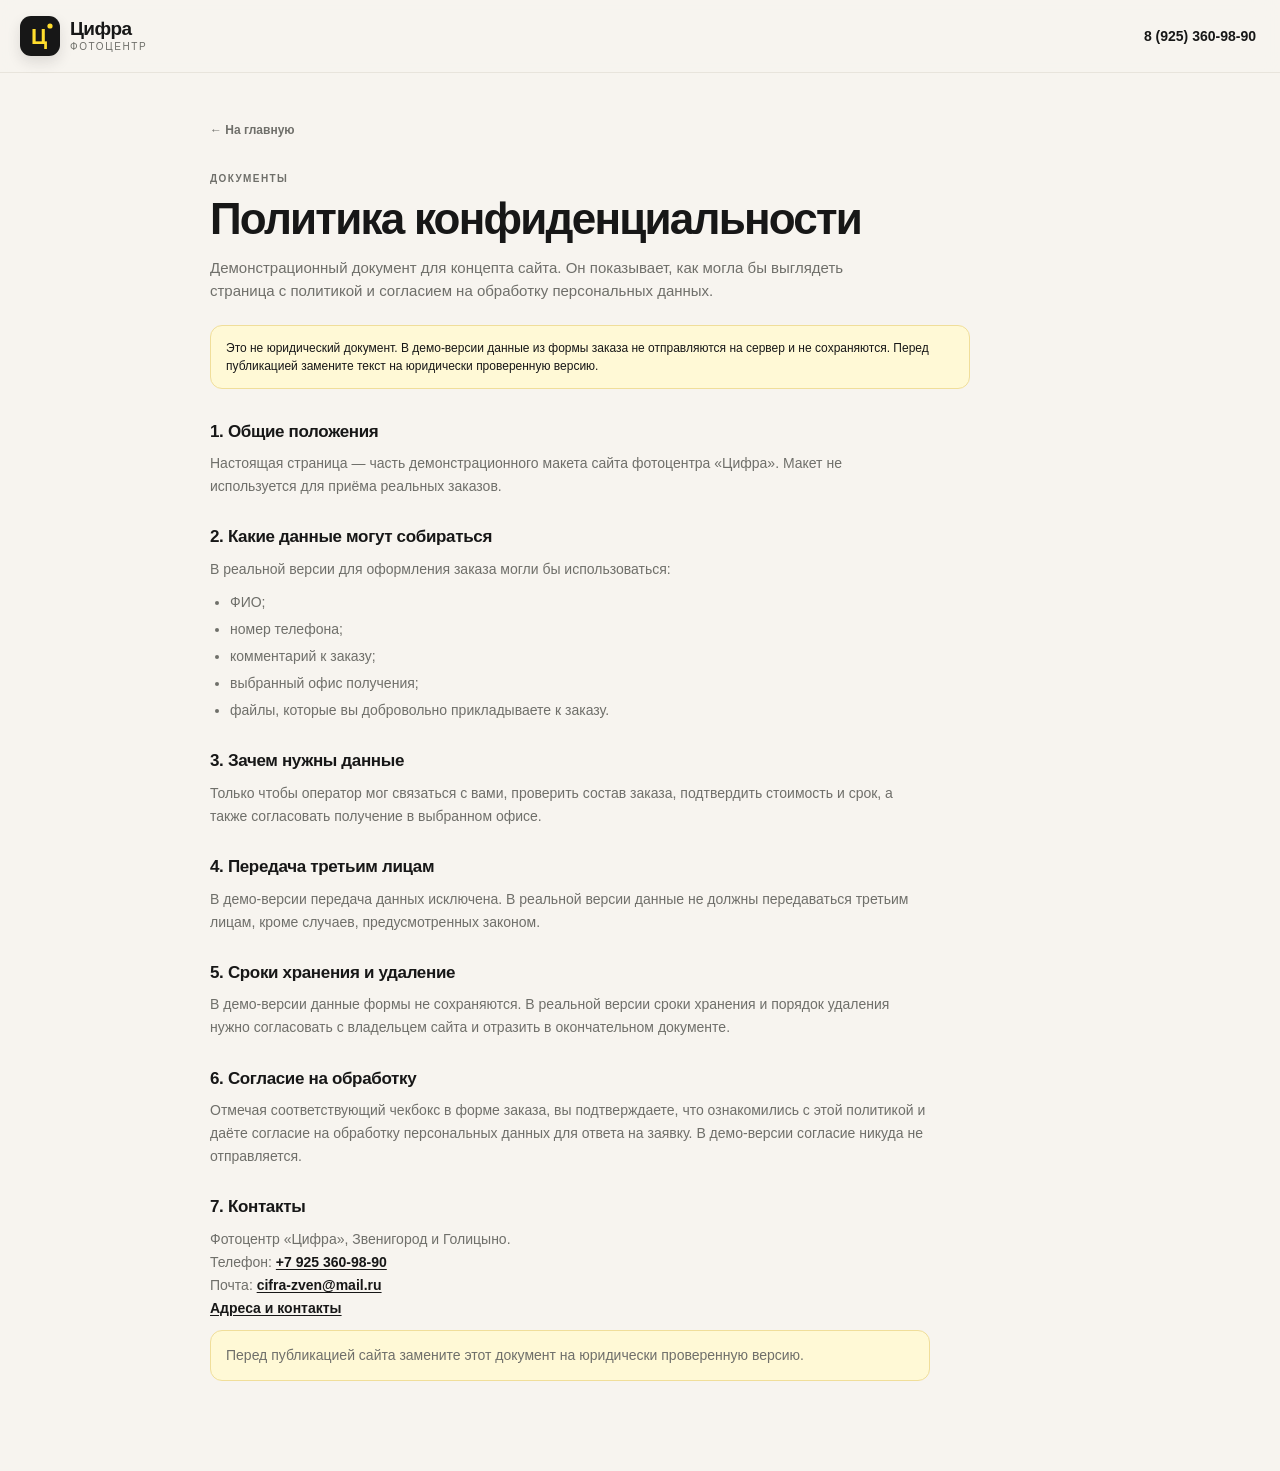
==== commit 5d5ad770: "Replace salon wording with office" ====
--- a/politika.html
+++ b/politika.html
@@ -54,7 +54,7 @@
       </ul>
 
       <h2>3. Зачем нужны данные</h2>
-      <p>Только чтобы оператор мог связаться с вами, проверить состав заказа, подтвердить стоимость и срок, а также согласовать получение в выбранном салоне.</p>
+      <p>Только чтобы оператор мог связаться с вами, проверить состав заказа, подтвердить стоимость и срок, а также согласовать получение в выбранном офисе.</p>
 
       <h2>4. Передача третьим лицам</h2>
       <p>В демо-версии передача данных исключена. В реальной версии данные не должны передаваться третьим лицам, кроме случаев, предусмотренных законом.</p>
--- a/assets/css/styles.css
+++ b/assets/css/styles.css
@@ -687,7 +687,7 @@
   background: var(--text);
 }
 
-.badge--salon .badge-dot {
+.badge--office .badge-dot {
   background: #a6a19a;
 }
 
